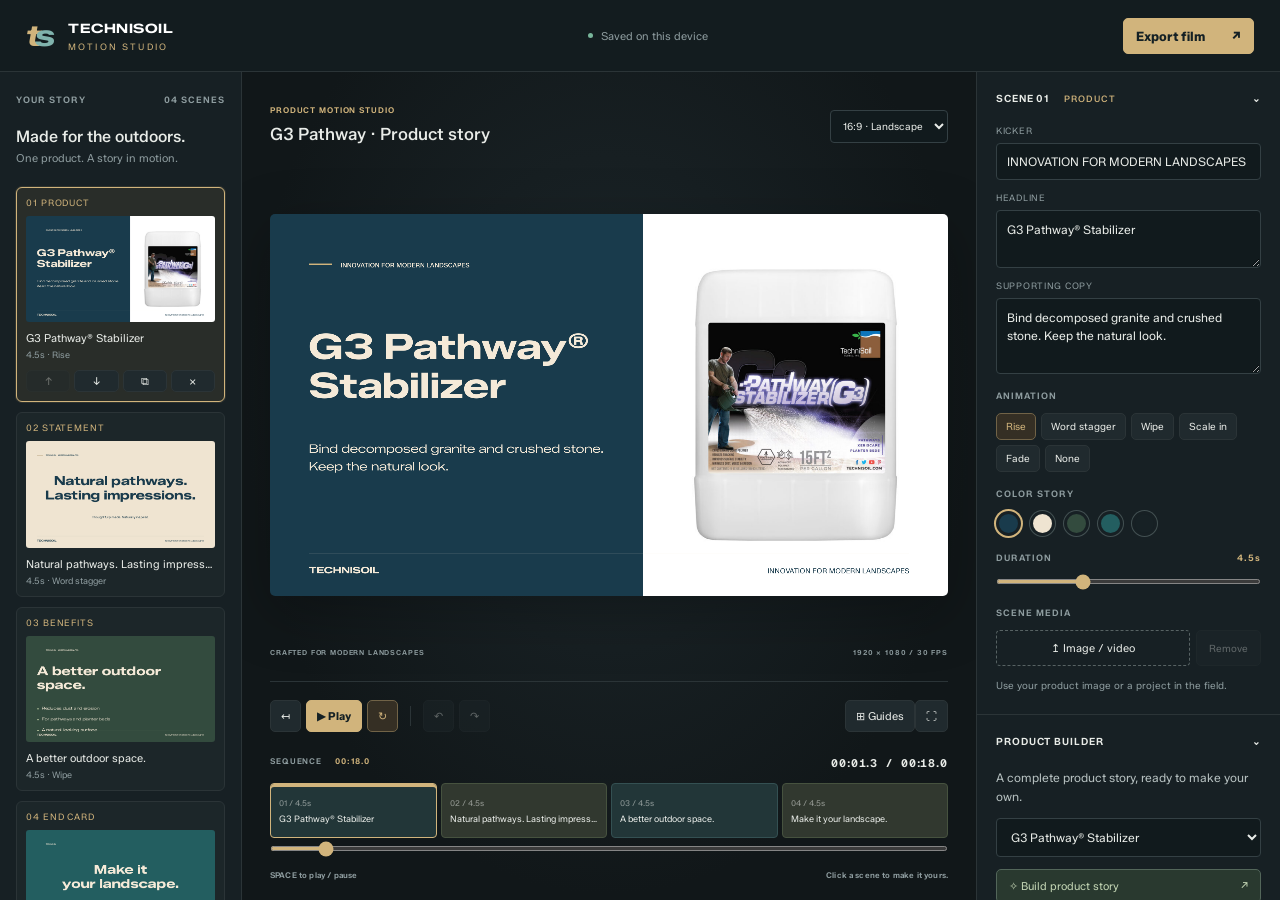
==== studio/index.html @ ba0b926a "Add TechniSoil product motion studio with scene editor and video export" ====
<!doctype html>
<html lang="en"><head><meta charset="utf-8"><meta name="viewport" content="width=device-width,initial-scale=1"><meta name="theme-color" content="#11191c"><title>TechniSoil Motion Studio</title><meta name="description" content="Build product stories in motion. TechniSoil's scene-based video studio for modern landscapes."><link rel="stylesheet" href="studio.css"><script src="studio.js" defer></script></head>
<body>
<header><a class="brand" href="../index.html"><span class="brand-icon">t<span>s</span></span><span>TECHNISOIL <small>MOTION STUDIO</small></span></a><div class="header-center"><span class="status-dot"></span><span id="save-status">Saved on this device</span></div><button id="export-top" class="primary">Export film <span>↗</span></button></header>
<div class="workspace">
<aside class="scene-panel"><div class="panel-heading"><span>YOUR STORY</span><span id="scene-count"></span></div><div class="project-heading"><h1>Made for the outdoors.</h1><p>One product. A story in motion.</p></div><div id="scenes"></div><details class="add-scene" open><summary>Add a scene <span>＋</span></summary><div class="scene-types" id="scene-types"></div></details><div class="sidebar-foot"><span class="status-dot"></span> TECHNISOIL BRAND HOUSE <span>↗</span></div></aside>
<main><div class="stage-heading"><div><span class="eyebrow">PRODUCT MOTION STUDIO</span><h2 id="project-label">G3 Pathway · Product story</h2></div><label class="format-label"><span class="sr-only">Video format</span><select id="format"><option value="landscape">16:9 · Landscape</option><option value="portrait">9:16 · Vertical</option><option value="square">1:1 · Square</option></select></label></div><div class="stage"><div class="canvas-wrap"><canvas id="preview" width="1920" height="1080" aria-label="Animated product film preview"></canvas><div id="safe-guide" hidden></div></div></div><div class="stage-caption"><span>CRAFTED FOR MODERN LANDSCAPES</span><span id="dimensions">1920 × 1080 / 30 FPS</span></div><div class="transport"><div class="transport-left"><button id="restart" title="Restart" aria-label="Restart">↤</button><button id="play" class="primary">▶ Play</button><button id="loop" class="active" aria-pressed="true" title="Loop playback">↻</button><span class="divider"></span><button id="undo" aria-label="Undo" title="Undo (⌘Z)">↶</button><button id="redo" aria-label="Redo" title="Redo (⇧⌘Z)">↷</button></div><div><button id="safe" aria-pressed="false">⊞ Guides</button><button id="fullscreen" aria-label="Fullscreen preview">⛶</button></div></div><div class="timeline-heading"><span>SEQUENCE <span id="sequence-total"></span></span><output id="timecode">00:00 / 00:18</output></div><div id="timeline"></div><label class="scrubber-label"><span class="sr-only">Playhead</span><input id="scrubber" type="range" min="0" max="18" step="0.01" value="0"></label><div class="timeline-foot"><span>SPACE to play / pause</span><span>Click a scene to make it yours.</span></div></main>
<aside class="inspector"><details open><summary><span>SCENE <span id="selected-number">01</span> <b id="selected-type">PRODUCT</b></span><span>⌄</span></summary><div class="details-body"><label>KICKER<input id="kicker" maxlength="100"></label><label>HEADLINE<textarea id="title" rows="2" maxlength="160"></textarea></label><label>SUPPORTING COPY<textarea id="subtitle" rows="3" maxlength="400"></textarea></label><div class="field-label">ANIMATION</div><div id="animations" class="chips"></div><div class="field-label">COLOR STORY</div><div id="colors" class="swatches"></div><div class="field-label duration-label">DURATION <output id="duration-value"></output></div><input id="duration" aria-label="Scene duration" type="range" min="1" max="12" step="0.5"><div class="field-label">SCENE MEDIA</div><div class="media-actions"><label class="upload-button">↥ Image / video<input type="file" id="media-upload" accept="image/*,video/*" hidden></label><button id="clear-media">Remove</button></div><p class="hint" id="media-status">Use your product image or a project in the field.</p></div></details>
<details open><summary><span>PRODUCT BUILDER</span><span>⌄</span></summary><div class="details-body"><p class="helper">A complete product story, ready to make your own.</p><label class="sr-only" for="product">Choose product</label><select id="product"></select><button class="build-button" id="build">✧ Build product story <span>↗</span></button><p class="hint">Creates a fresh 4-scene sequence. Undo restores your previous story.</p></div></details>
<details><summary><span>AUDIO</span><span>＋</span></summary><div class="details-body"><label class="upload-button">↥ Upload music or voiceover<input id="audio-upload" type="file" accept="audio/*" hidden></label><p class="hint" id="audio-status">Your audio plays beneath the whole sequence.</p><label>VOLUME<input type="range" id="volume" min="0" max="1" step="0.05" value="0.6"></label><button id="remove-audio">Remove audio</button></div></details>
<details><summary><span>PROJECT</span><span>＋</span></summary><div class="details-body"><button id="save-project">↓ Download project</button><label class="upload-button">↥ Open project<input id="load-project" type="file" accept="application/json,.json" hidden></label><p class="hint">Projects include uploaded media. Changes also save automatically in this browser.</p></div></details>
<details id="export-panel"><summary><span>EXPORT</span><span>＋</span></summary><div class="details-body"><button id="export-video" class="primary">↓ Export video</button><button id="export-png">↓ PNG of current frame</button><p class="hint">Video records in real time with your audio. MP4 where supported; WebM otherwise. Keep this tab open while exporting.</p><progress id="export-progress" max="1" value="0" hidden></progress><button id="cancel-export" hidden>Cancel export</button></div></details><div class="inspector-foot">INNOVATION. IN EVERY FRAME.</div></aside>
</div><div id="toast" role="status" aria-live="polite"></div>
</body></html>
---- studio/studio.css ----
@import url('https://fonts.googleapis.com/css2?family=Zalando+Sans:wght@400;500;600;700&family=Zalando+Sans+Expanded:wght@500;600;700;800&display=swap');
:root{color-scheme:dark;--bg:#111719;--panel:#172024;--line:#2b3437;--muted:#8e9c9f;--text:#e9ece8;--sand:#d1b47c;--teal:#66aaa6}*{box-sizing:border-box}body{margin:0;background:var(--bg);color:var(--text);font:13px 'Zalando Sans',Arial,sans-serif}button,input,textarea,select{font:inherit}button,select,.upload-button{cursor:pointer}button,a,input,textarea,select,summary{outline-offset:4px}button{border:1px solid var(--line);background:#202a2e;color:var(--text);padding:9px 12px;border-radius:5px;transition:background .18s,border-color .18s}button:hover,.upload-button:hover{background:#303c40;border-color:#718587}button:disabled{opacity:.35;cursor:default}button.primary{background:var(--sand);border-color:var(--sand);color:#152125;font-weight:700}button.active{color:var(--sand);border-color:#716347;background:#352f24}header{height:72px;border-bottom:1px solid var(--line);display:flex;align-items:center;justify-content:space-between;padding:0 26px;background:#131c1f}.brand{display:flex;align-items:center;gap:13px;color:#fff;text-decoration:none;font-family:'Zalando Sans Expanded',sans-serif;font-weight:700;letter-spacing:.04em}.brand small{display:block;font:9px 'Zalando Sans',sans-serif;letter-spacing:.24em;margin-top:5px;color:var(--sand)}.brand-icon{font-size:30px;letter-spacing:-7px;padding-right:7px;color:var(--sand);font-style:italic}.brand-icon span{color:#80b3ad}.header-center{font-size:11px;color:var(--muted);display:flex;gap:8px;align-items:center}.status-dot{display:inline-block;width:5px;height:5px;border-radius:50%;background:#78b59a}.primary span{margin-left:24px}.workspace{height:calc(100dvh - 72px);display:grid;grid-template-columns:242px minmax(330px,1fr) 304px}.scene-panel,.inspector{overflow:auto;background:var(--panel)}.scene-panel{padding:22px 16px 0;border-right:1px solid var(--line);display:flex;flex-direction:column}.panel-heading,.field-label,.eyebrow,.timeline-heading,.stage-caption,.timeline-foot,.sidebar-foot,.inspector-foot{font-size:9px;letter-spacing:.11em;font-weight:600;color:var(--muted)}.panel-heading{display:flex;justify-content:space-between}.project-heading h1{font-size:16px;font-weight:500;margin:22px 0 5px}.project-heading p{font-size:11px;color:var(--muted);margin:0 0 22px}.scene-card{border:1px solid var(--line);border-radius:6px;padding:9px;margin-bottom:10px;background:#1c2629}.scene-card.selected{border-color:var(--sand);background:#292d29;box-shadow:0 0 0 1px #d1b47c22}.scene-select{border:0;background:none;padding:0;width:100%;text-align:left}.scene-select:hover{background:none}.scene-top{display:flex;justify-content:space-between;color:var(--sand);font-size:9px;letter-spacing:.1em;padding-bottom:8px}.scene-top span{color:var(--muted)}.thumb{width:100%;aspect-ratio:16/9;display:block;border-radius:3px}.scene-name{font-size:11px;margin-top:9px;white-space:nowrap;overflow:hidden;text-overflow:ellipsis}.scene-meta{font-size:9px;color:var(--muted);margin-top:4px}.scene-tools{display:flex;gap:4px;margin-top:9px}.scene-tools button{padding:3px;flex:1;font-size:11px}.add-scene{border:0!important;margin:8px 0 20px}.add-scene summary{padding:8px 0!important}.scene-types{display:grid;grid-template-columns:1fr 1fr;gap:5px}.scene-types button{font-size:10px;padding:8px 4px}.sidebar-foot{margin-top:auto;border-top:1px solid var(--line);padding:18px 0;display:flex;align-items:center;gap:7px;font-size:8px}.sidebar-foot span:last-child{margin-left:auto}main{min-width:0;padding:28px 28px 20px;display:flex;flex-direction:column;overflow:auto;background:radial-gradient(ellipse at 50% 40%,#1d272b 0, #111719 70%)}.stage-heading{display:flex;align-items:center;justify-content:space-between;gap:10px}.eyebrow{font-size:8px;color:var(--sand)}h2{font-size:17px;font-weight:500;margin:8px 0}.format-label select{font-size:10px;padding:8px;max-width:145px}.stage{flex:1;min-height:260px;display:flex;align-items:center;justify-content:center;padding:30px 0 20px}.canvas-wrap{position:relative;width:100%;display:flex;justify-content:center;max-height:100%}#preview{width:100%;height:auto;max-height:calc(100dvh - 390px);object-fit:contain;border-radius:5px;filter:drop-shadow(0 16px 28px #0004)}.canvas-wrap.portrait{width:auto;height:100%}.canvas-wrap.portrait #preview{width:auto;max-width:100%}.canvas-wrap.square{max-width:calc(100dvh - 390px)}#safe-guide{position:absolute;inset:10%;border:1px dashed #fff8;pointer-events:none}.stage-caption{display:flex;justify-content:space-between;font-size:7px;letter-spacing:.12em;padding-bottom:24px}.transport{display:flex;align-items:center;justify-content:space-between;border-top:1px solid var(--line);padding-top:18px;gap:8px}.transport-left{display:flex;align-items:center;gap:5px}.transport button{font-size:11px;padding:8px 10px}.divider{height:20px;width:1px;background:var(--line);margin:0 7px}.timeline-heading{display:flex;justify-content:space-between;margin:24px 0 13px;font-size:8px}.timeline-heading output{color:var(--text);font-size:11px;font-variant-numeric:tabular-nums}.timeline-heading span span{margin-left:10px;color:var(--sand)}#timeline{display:flex;gap:4px;height:55px}#timeline button{min-width:0;border-radius:4px;font-size:9px;text-align:left;overflow:hidden;white-space:nowrap;text-overflow:ellipsis;padding:8px;background:#223638;border-color:#345052}#timeline button:nth-child(even){background:#31382f;border-color:#46523f}#timeline button.selected{border-color:var(--sand);box-shadow:inset 0 3px var(--sand)}#timeline small{display:block;opacity:.55;font-size:8px;margin-bottom:5px}.scrubber-label input{width:100%;margin:13px 0 0}.timeline-foot{display:flex;justify-content:space-between;font-size:8px;margin-top:12px;letter-spacing:.02em}.inspector{border-left:1px solid var(--line)}details{border-bottom:1px solid var(--line)}summary{list-style:none;cursor:pointer;padding:20px 19px;display:flex;justify-content:space-between;align-items:center;font-size:10px;font-weight:600;letter-spacing:.09em}summary::-webkit-details-marker{display:none}summary b{color:var(--sand);font-weight:500;margin-left:12px;font-size:9px}.details-body{padding:0 19px 20px;display:flex;flex-direction:column;gap:12px}.details-body label:not(.upload-button){font-size:9px;letter-spacing:.08em;color:var(--muted);display:flex;flex-direction:column;gap:7px}input:not([type=range]),textarea,select{width:100%;background:#111a1d;border:1px solid #344044;border-radius:4px;padding:10px;color:var(--text);font-size:12px;letter-spacing:0}textarea{resize:vertical;line-height:1.5}.field-label{margin-top:4px}.chips{display:flex;flex-wrap:wrap;gap:5px}.chips button{font-size:10px;padding:6px 9px}.swatches{display:flex;gap:9px}.swatches button{height:25px;width:25px;border-radius:50%;border:3px solid #172024;box-shadow:0 0 0 1px #435052;padding:0}.swatches button.active{box-shadow:0 0 0 2px var(--sand)}.duration-label{display:flex;justify-content:space-between}.duration-label output{color:var(--sand)}input[type=range]{accent-color:var(--sand);cursor:pointer;width:100%;height:5px;margin:4px 0 7px}.media-actions{display:flex;gap:6px}.upload-button{display:block;border:1px dashed #576263;border-radius:4px;padding:10px;text-align:center;font-size:11px;color:var(--text)}.media-actions .upload-button{flex:1}.media-actions button{font-size:10px}.hint{font-size:10px;line-height:1.6;color:var(--muted);margin:0}.helper{font-size:12px;line-height:1.6;color:#b6c0c0;margin:0}.build-button{border-color:#53665a;color:#c4d6b5;background:#29392f;font-size:11px;text-align:left}.build-button span{float:right}.inspector-foot{padding:24px 19px;font-size:8px;color:#697d80}progress{width:100%;accent-color:var(--sand)}.sr-only{position:absolute;width:1px;height:1px;overflow:hidden;clip:rect(0,0,0,0)}#toast{position:fixed;bottom:25px;left:50%;transform:translateX(-50%);background:#f5ead8;color:#173137;padding:12px 20px;border-radius:6px;box-shadow:0 6px 30px #0005;max-width:85vw;z-index:10;opacity:0;pointer-events:none;transition:opacity .2s}#toast.show{opacity:1}[hidden]{display:none!important}body.exporting .workspace{pointer-events:none}body.exporting #export-panel{pointer-events:auto}@media(min-width:1450px){.workspace{grid-template-columns:265px minmax(330px,1fr) 325px}main{padding:32px 45px}}@media(max-width:1050px){.workspace{grid-template-columns:195px minmax(280px,1fr) 260px}main{padding:20px 15px}.stage-heading{align-items:flex-start;flex-direction:column}.transport button{padding:7px}.divider{margin:0 2px}.stage-caption{font-size:6px}}@media(max-width:800px){header{height:65px;padding:0 16px}.header-center{display:none}.workspace{height:auto;grid-template-columns:1fr 280px}.scene-panel{grid-row:2;grid-column:1/-1;padding-bottom:18px;display:block}.scene-panel #scenes{display:flex;overflow:auto;gap:10px}.scene-card{min-width:180px;max-width:180px}.project-heading{display:none}.panel-heading{margin-bottom:15px}.sidebar-foot{display:none}main{min-height:600px}.stage{min-height:220px}#preview{max-height:380px}.stage-caption{font-size:6px}.scene-types{grid-template-columns:repeat(6,1fr)}.inspector{grid-column:2;grid-row:1}.canvas-wrap.square{max-width:100%}.canvas-wrap.portrait #preview{max-height:340px}}@media(max-width:560px){.workspace{display:flex;flex-direction:column}main{order:0;min-height:530px}.scene-panel{order:1}.inspector{order:2}.stage-heading{flex-direction:row}.stage{min-height:220px;padding:20px 0}.transport button{padding:9px}.stage-caption{padding-bottom:15px}.brand{font-size:11px}.brand small{font-size:7px}header .primary{font-size:11px;padding:9px}.primary span{margin-left:10px}.scene-types{grid-template-columns:repeat(3,1fr)}}
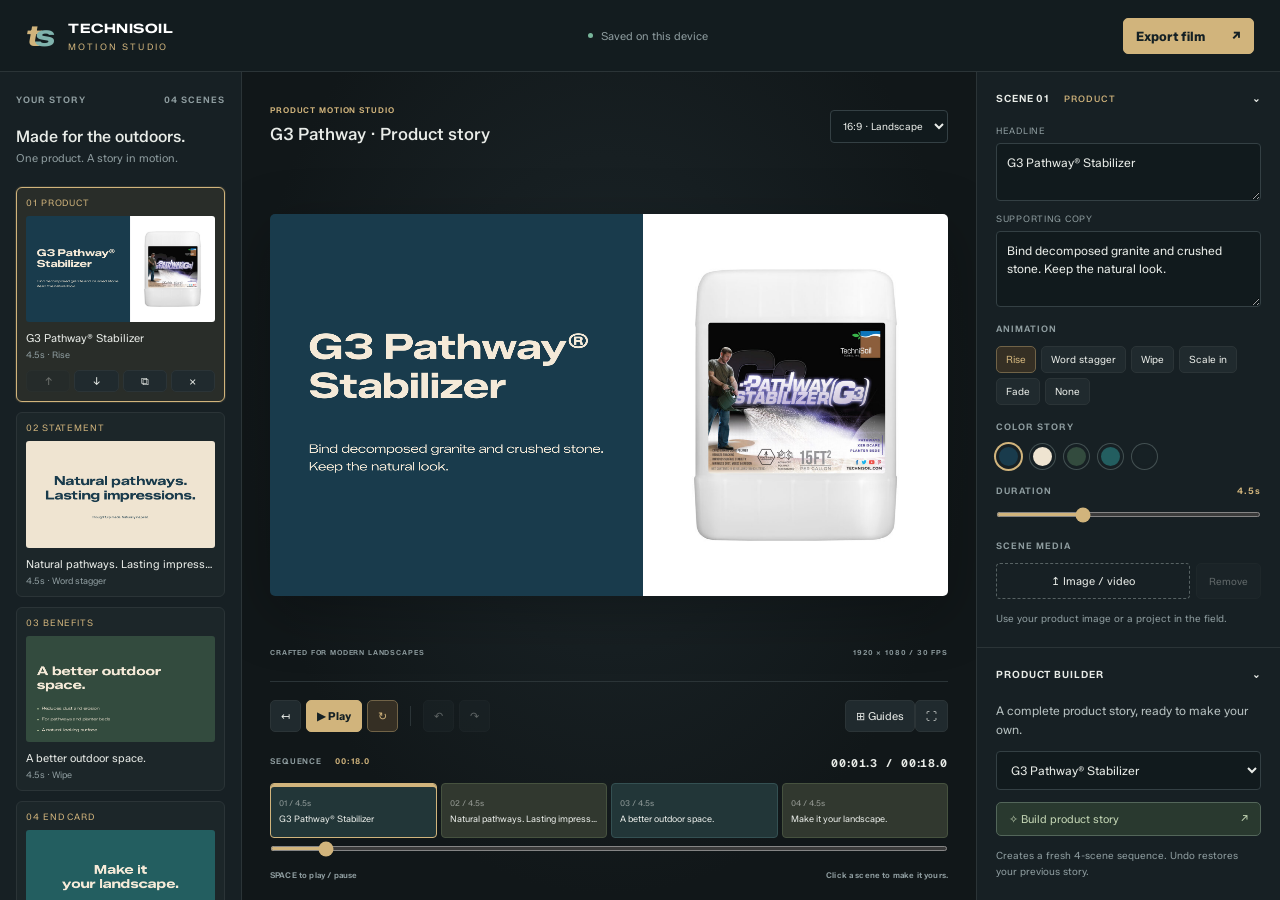
==== commit f1435dc5: "Remove slide microtext and footer branding" ====
--- a/studio/index.html
+++ b/studio/index.html
@@ -5,7 +5,7 @@
 <div class="workspace">
 <aside class="scene-panel"><div class="panel-heading"><span>YOUR STORY</span><span id="scene-count"></span></div><div class="project-heading"><h1>Made for the outdoors.</h1><p>One product. A story in motion.</p></div><div id="scenes"></div><details class="add-scene" open><summary>Add a scene <span>＋</span></summary><div class="scene-types" id="scene-types"></div></details><div class="sidebar-foot"><span class="status-dot"></span> TECHNISOIL BRAND HOUSE <span>↗</span></div></aside>
 <main><div class="stage-heading"><div><span class="eyebrow">PRODUCT MOTION STUDIO</span><h2 id="project-label">G3 Pathway · Product story</h2></div><label class="format-label"><span class="sr-only">Video format</span><select id="format"><option value="landscape">16:9 · Landscape</option><option value="portrait">9:16 · Vertical</option><option value="square">1:1 · Square</option></select></label></div><div class="stage"><div class="canvas-wrap"><canvas id="preview" width="1920" height="1080" aria-label="Animated product film preview"></canvas><div id="safe-guide" hidden></div></div></div><div class="stage-caption"><span>CRAFTED FOR MODERN LANDSCAPES</span><span id="dimensions">1920 × 1080 / 30 FPS</span></div><div class="transport"><div class="transport-left"><button id="restart" title="Restart" aria-label="Restart">↤</button><button id="play" class="primary">▶ Play</button><button id="loop" class="active" aria-pressed="true" title="Loop playback">↻</button><span class="divider"></span><button id="undo" aria-label="Undo" title="Undo (⌘Z)">↶</button><button id="redo" aria-label="Redo" title="Redo (⇧⌘Z)">↷</button></div><div><button id="safe" aria-pressed="false">⊞ Guides</button><button id="fullscreen" aria-label="Fullscreen preview">⛶</button></div></div><div class="timeline-heading"><span>SEQUENCE <span id="sequence-total"></span></span><output id="timecode">00:00 / 00:18</output></div><div id="timeline"></div><label class="scrubber-label"><span class="sr-only">Playhead</span><input id="scrubber" type="range" min="0" max="18" step="0.01" value="0"></label><div class="timeline-foot"><span>SPACE to play / pause</span><span>Click a scene to make it yours.</span></div></main>
-<aside class="inspector"><details open><summary><span>SCENE <span id="selected-number">01</span> <b id="selected-type">PRODUCT</b></span><span>⌄</span></summary><div class="details-body"><label>KICKER<input id="kicker" maxlength="100"></label><label>HEADLINE<textarea id="title" rows="2" maxlength="160"></textarea></label><label>SUPPORTING COPY<textarea id="subtitle" rows="3" maxlength="400"></textarea></label><div class="field-label">ANIMATION</div><div id="animations" class="chips"></div><div class="field-label">COLOR STORY</div><div id="colors" class="swatches"></div><div class="field-label duration-label">DURATION <output id="duration-value"></output></div><input id="duration" aria-label="Scene duration" type="range" min="1" max="12" step="0.5"><div class="field-label">SCENE MEDIA</div><div class="media-actions"><label class="upload-button">↥ Image / video<input type="file" id="media-upload" accept="image/*,video/*" hidden></label><button id="clear-media">Remove</button></div><p class="hint" id="media-status">Use your product image or a project in the field.</p></div></details>
+<aside class="inspector"><details open><summary><span>SCENE <span id="selected-number">01</span> <b id="selected-type">PRODUCT</b></span><span>⌄</span></summary><div class="details-body"><label>HEADLINE<textarea id="title" rows="2" maxlength="160"></textarea></label><label>SUPPORTING COPY<textarea id="subtitle" rows="3" maxlength="400"></textarea></label><div class="field-label">ANIMATION</div><div id="animations" class="chips"></div><div class="field-label">COLOR STORY</div><div id="colors" class="swatches"></div><div class="field-label duration-label">DURATION <output id="duration-value"></output></div><input id="duration" aria-label="Scene duration" type="range" min="1" max="12" step="0.5"><div class="field-label">SCENE MEDIA</div><div class="media-actions"><label class="upload-button">↥ Image / video<input type="file" id="media-upload" accept="image/*,video/*" hidden></label><button id="clear-media">Remove</button></div><p class="hint" id="media-status">Use your product image or a project in the field.</p></div></details>
 <details open><summary><span>PRODUCT BUILDER</span><span>⌄</span></summary><div class="details-body"><p class="helper">A complete product story, ready to make your own.</p><label class="sr-only" for="product">Choose product</label><select id="product"></select><button class="build-button" id="build">✧ Build product story <span>↗</span></button><p class="hint">Creates a fresh 4-scene sequence. Undo restores your previous story.</p></div></details>
 <details><summary><span>AUDIO</span><span>＋</span></summary><div class="details-body"><label class="upload-button">↥ Upload music or voiceover<input id="audio-upload" type="file" accept="audio/*" hidden></label><p class="hint" id="audio-status">Your audio plays beneath the whole sequence.</p><label>VOLUME<input type="range" id="volume" min="0" max="1" step="0.05" value="0.6"></label><button id="remove-audio">Remove audio</button></div></details>
 <details><summary><span>PROJECT</span><span>＋</span></summary><div class="details-body"><button id="save-project">↓ Download project</button><label class="upload-button">↥ Open project<input id="load-project" type="file" accept="application/json,.json" hidden></label><p class="hint">Projects include uploaded media. Changes also save automatically in this browser.</p></div></details>
